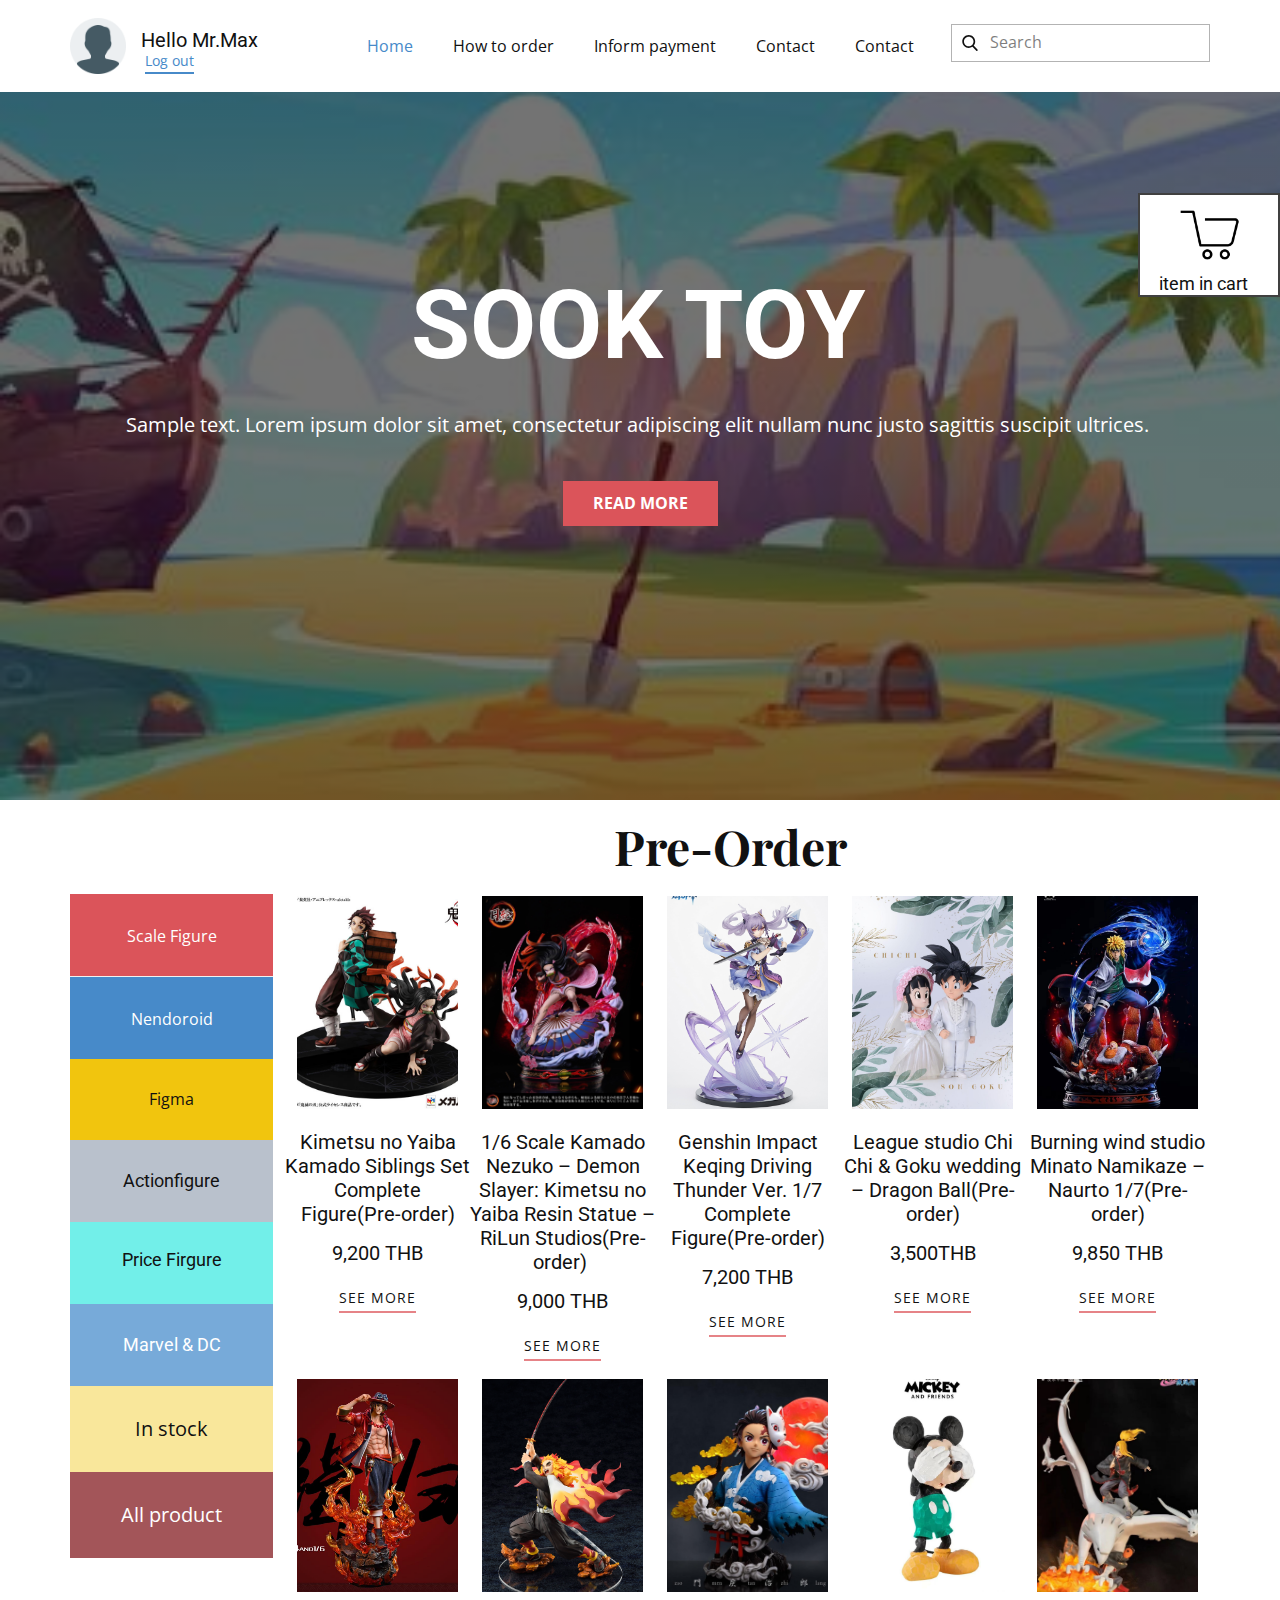
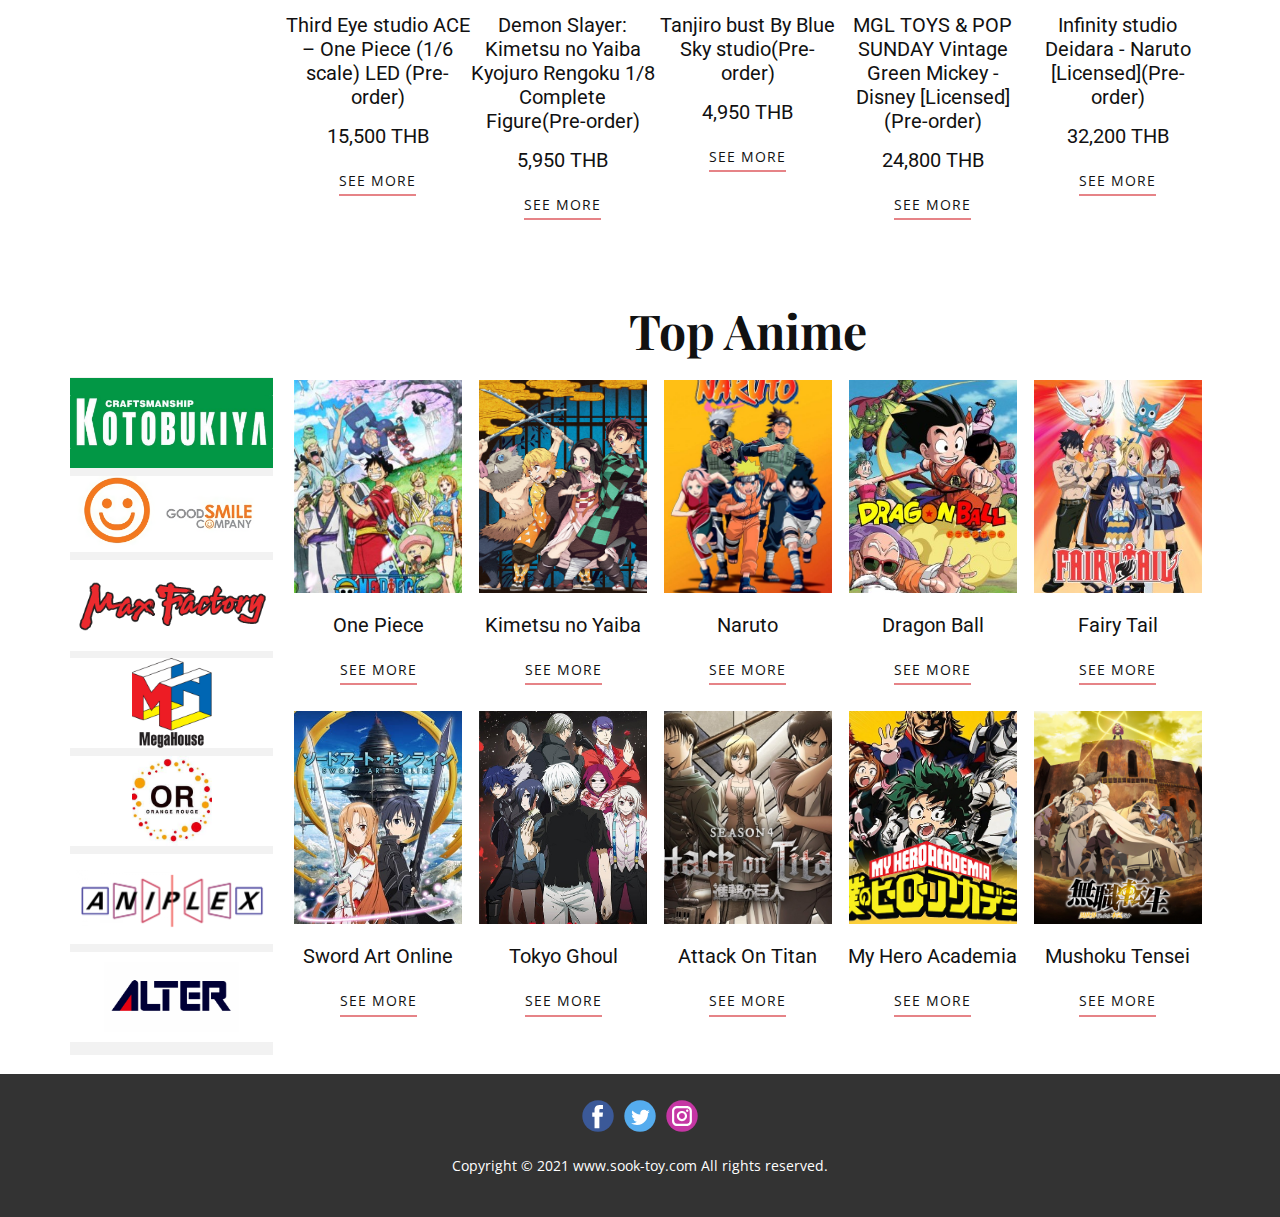
==== index.html @ 31efe611 "First commit" ====
<!DOCTYPE html>
<html style="font-size: 16px;">
  <head>
    <meta name="viewport" content="width=device-width, initial-scale=1.0">
    <meta charset="utf-8">
    <meta name="keywords" content="SOOK TOY, Kamado Nazuko">
    <meta name="description" content="">
    <meta name="page_type" content="np-template-header-footer-from-plugin">
    <title>Home</title>
    <link rel="stylesheet" href="nicepage.css" media="screen">
<link rel="stylesheet" href="Home.css" media="screen">
    <script class="u-script" type="text/javascript" src="jquery.js" defer=""></script>
    <script class="u-script" type="text/javascript" src="nicepage.js" defer=""></script>
    <meta name="generator" content="Nicepage 3.28.0, nicepage.com">
    <link id="u-theme-google-font" rel="stylesheet" href="https://fonts.googleapis.com/css?family=Roboto:100,100i,300,300i,400,400i,500,500i,700,700i,900,900i|Open+Sans:300,300i,400,400i,600,600i,700,700i,800,800i">
    <link id="u-page-google-font" rel="stylesheet" href="https://fonts.googleapis.com/css?family=Playfair+Display:400,400i,500,500i,600,600i,700,700i,800,800i,900,900i">
    
    
    
    
    <script type="application/ld+json">{
		"@context": "http://schema.org",
		"@type": "Organization",
		"name": "DES322",
		"logo": "images/user1.png",
		"sameAs": [
				"https://facebook.com/name",
				"https://twitter.com/name",
				"https://instagram.com/name"
		]
}</script>
    <meta name="theme-color" content="#478ac9">
    <meta name="twitter:site" content="@">
    <meta name="twitter:card" content="summary_large_image">
    <meta name="twitter:title" content="Home">
    <meta name="twitter:description" content="DES322">
    <meta property="og:title" content="Home">
    <meta property="og:description" content="">
    <meta property="og:type" content="website">
  </head>
  <body data-home-page="Home.html" data-home-page-title="Home" class="u-body u-overlap"><header class=" u-clearfix u-header u-section-row-container" id="sec-2fc6"><div class="u-section-rows" style="">
        <div class="u-align-left u-clearfix u-section-row u-white u-section-row-1" data-animation-name="" data-animation-duration="0" data-animation-delay="0" data-animation-direction="" id="sec-a9de">
          
          
          
          
          
          <style class="u-sticky-style" data-style-id="b555">.u-sticky-fixed.u-sticky-b555:before, .u-body.u-sticky-fixed .u-sticky-b555:before {
borders: top right bottom left !important
}</style>
          <div class="u-clearfix u-sheet u-valign-middle u-sheet-1">
            <nav class="u-menu u-menu-dropdown u-offcanvas u-menu-1">
              <div class="menu-collapse" style="font-size: 1rem; letter-spacing: 0px;">
                <a class="u-button-style u-custom-active-color u-custom-color u-custom-left-right-menu-spacing u-custom-padding-bottom u-custom-text-color u-custom-top-bottom-menu-spacing u-nav-link u-text-active-palette-1-base u-text-hover-palette-2-base" href="#">
                  <svg><use xmlns:xlink="http://www.w3.org/1999/xlink" xlink:href="#menu-hamburger"></use></svg>
                  <svg version="1.1" xmlns="http://www.w3.org/2000/svg" xmlns:xlink="http://www.w3.org/1999/xlink"><defs><symbol id="menu-hamburger" viewBox="0 0 16 16" style="width: 16px; height: 16px;"><rect y="1" width="16" height="2"></rect><rect y="7" width="16" height="2"></rect><rect y="13" width="16" height="2"></rect>
</symbol>
</defs></svg>
                </a>
              </div>
              <div class="u-custom-menu u-nav-container">
                <ul class="u-nav u-unstyled u-nav-1"><li class="u-nav-item"><a class="u-button-style u-nav-link u-text-active-palette-1-base u-text-body-color u-text-hover-palette-2-base" href="Home.html" style="padding: 10px 20px;">Home</a>
</li><li class="u-nav-item"><a class="u-button-style u-nav-link u-text-active-palette-1-base u-text-body-color u-text-hover-palette-2-base" style="padding: 10px 20px;">How to order</a>
</li><li class="u-nav-item"><a class="u-button-style u-nav-link u-text-active-palette-1-base u-text-body-color u-text-hover-palette-2-base" style="padding: 10px 20px;">Inform payment</a>
</li><li class="u-nav-item"><a class="u-button-style u-nav-link u-text-active-palette-1-base u-text-body-color u-text-hover-palette-2-base" href="Contact.html" style="padding: 10px 20px;">Contact</a>
</li><li class="u-nav-item"><a class="u-button-style u-nav-link u-text-active-palette-1-base u-text-body-color u-text-hover-palette-2-base" style="padding: 10px 20px;">Contact</a>
</li></ul>
              </div>
              <div class="u-custom-menu u-nav-container-collapse">
                <div class="u-black u-container-style u-inner-container-layout u-opacity u-opacity-95 u-sidenav">
                  <div class="u-inner-container-layout u-sidenav-overflow">
                    <div class="u-menu-close"></div>
                    <ul class="u-align-center u-nav u-popupmenu-items u-unstyled u-nav-2"><li class="u-nav-item"><a class="u-button-style u-nav-link" href="Home.html" style="padding: 10px 20px;">Home</a>
</li><li class="u-nav-item"><a class="u-button-style u-nav-link" style="padding: 10px 20px;">How to order</a>
</li><li class="u-nav-item"><a class="u-button-style u-nav-link" style="padding: 10px 20px;">Inform payment</a>
</li><li class="u-nav-item"><a class="u-button-style u-nav-link" href="Contact.html" style="padding: 10px 20px;">Contact</a>
</li><li class="u-nav-item"><a class="u-button-style u-nav-link" style="padding: 10px 20px;">Contact</a>
</li></ul>
                  </div>
                </div>
                <div class="u-black u-menu-overlay u-opacity u-opacity-70"></div>
              </div>
            </nav>
            <form action="#" method="get" class="u-border-1 u-border-grey-30 u-search u-search-left u-white u-search-1">
              <button class="u-search-button" type="submit">
                <span class="u-search-icon u-spacing-10">
                  <svg class="u-svg-link" preserveAspectRatio="xMidYMin slice" viewBox="0 0 56.966 56.966"><use xmlns:xlink="http://www.w3.org/1999/xlink" xlink:href="#svg-dff7"></use></svg>
                  <svg xmlns="http://www.w3.org/2000/svg" xmlns:xlink="http://www.w3.org/1999/xlink" version="1.1" id="svg-dff7" x="0px" y="0px" viewBox="0 0 56.966 56.966" style="enable-background:new 0 0 56.966 56.966;" xml:space="preserve" class="u-svg-content"><path d="M55.146,51.887L41.588,37.786c3.486-4.144,5.396-9.358,5.396-14.786c0-12.682-10.318-23-23-23s-23,10.318-23,23  s10.318,23,23,23c4.761,0,9.298-1.436,13.177-4.162l13.661,14.208c0.571,0.593,1.339,0.92,2.162,0.92  c0.779,0,1.518-0.297,2.079-0.837C56.255,54.982,56.293,53.08,55.146,51.887z M23.984,6c9.374,0,17,7.626,17,17s-7.626,17-17,17  s-17-7.626-17-17S14.61,6,23.984,6z"></path></svg>
                </span>
              </button>
              <input class="u-search-input" type="search" name="search" value="" placeholder="Search">
            </form>
            <a href="https://nicepage.com/html-website-builder" class="u-image u-logo u-image-1" data-image-width="512" data-image-height="512">
              <img src="images/user1.png" class="u-logo-image u-logo-image-1">
            </a>
            <h5 class="u-text u-text-default u-text-1">Hello Mr.Max</h5>
            <a href="https://nicepage.com/css-templates" class="u-active-none u-border-2 u-border-active-palette-2-dark-1 u-border-hover-palette-2-base u-border-palette-1-base u-btn u-button-style u-hover-none u-none u-text-hover-palette-2-base u-text-palette-1-base u-btn-1">Log out</a>
          </div>
        </div>
        <div class="u-section-row u-sticky u-sticky-2984 u-section-row-2" id="sec-efd5">
          
          
          
          
          
          <div class="u-border-2 u-border-grey-75 u-container-style u-group u-shape-rectangle u-white u-group-1" data-href="Cart.php" data-page-id="288608629">
            <div class="u-container-layout">
              <img class="u-align-center u-image u-image-default u-preserve-proportions u-image-2" src="images/shopping-cart.png" alt="" data-image-width="512" data-image-height="512">
              <h6 class="u-text u-text-2">&nbsp; &nbsp;item in cart</h6>
            </div>
          </div>
        </div>
      </div></header>
    <section class="u-align-center u-clearfix u-image u-shading u-section-1" src="" data-image-width="626" data-image-height="250" id="sec-6cb6">
      <h1 class="u-text u-text-default u-title u-text-1">SOOK TOY</h1>
      <p class="u-large-text u-text u-text-default u-text-variant u-text-2">Sample text. Lorem ipsum dolor sit amet, consectetur adipiscing elit nullam nunc justo sagittis suscipit ultrices.</p>
      <a href="#" class="u-btn u-button-style u-palette-2-base u-btn-1">Read More</a>
    </section>
    <section class="u-clearfix u-section-2" id="sec-69e3">
      <div class="u-clearfix u-sheet u-sheet-1">
        <h1 class="u-align-center u-custom-font u-font-playfair-display u-text u-text-1">Pre-Order</h1>
        <div class="u-layout-grid u-list u-list-1">
          <div class="u-repeater u-repeater-1">
            <div class="u-container-style u-list-item u-repeater-item u-shape-rectangle u-list-item-1">
              <div class="u-container-layout u-similar-container u-container-layout-1">
                <img alt="" class="u-align-center u-image u-image-default u-image-1" data-image-width="600" data-image-height="600" src="images/a1.jpg">
                <h5 class="u-align-center u-text u-text-2"> Kimetsu no Yaiba Kamado Siblings Set Complete Figure(Pre-order)</h5>
                <h5 class="u-align-center u-text u-text-default u-text-3">9,200 THB</h5>
                <a href="" class="u-active-none u-align-center u-border-2 u-border-hover-palette-2-base u-border-palette-2-light-1 u-btn u-button-style u-hover-none u-none u-text-body-color u-btn-1">see more</a>
              </div>
            </div>
            <div class="u-container-style u-list-item u-repeater-item u-shape-rectangle u-list-item-2">
              <div class="u-container-layout u-similar-container u-container-layout-2">
                <img alt="" class="u-align-center u-image u-image-default u-image-2" data-image-width="1363" data-image-height="1800" src="images/nezuko.jpg">
                <h5 class="u-align-center u-text u-text-4"> 1/6 Scale Kamado Nezuko – Demon Slayer: Kimetsu no Yaiba Resin Statue – RiLun Studios(Pre-order)&nbsp;</h5>
                <h5 class="u-align-center u-text u-text-default u-text-5">9,000 THB</h5>
                <a href="" class="u-active-none u-align-center u-border-2 u-border-hover-palette-2-base u-border-palette-2-light-1 u-btn u-button-style u-hover-none u-none u-text-body-color u-btn-2">see more</a>
              </div>
            </div>
            <div class="u-container-style u-list-item u-repeater-item u-shape-rectangle u-list-item-3">
              <div class="u-container-layout u-similar-container u-container-layout-3">
                <img alt="" class="u-align-center u-image u-image-default u-image-3" data-image-width="1334" data-image-height="2000" src="images/a3.jpg">
                <h5 class="u-align-center u-text u-text-6"> Genshin Impact Keqing Driving Thunder Ver. 1/7 Complete Figure(Pre-order)</h5>
                <h5 class="u-align-center u-text u-text-default u-text-7">7,200 THB</h5>
                <a href="" class="u-active-none u-align-center u-border-2 u-border-hover-palette-2-base u-border-palette-2-light-1 u-btn u-button-style u-hover-none u-none u-text-body-color u-btn-3">see more</a>
              </div>
            </div>
            <div class="u-container-style u-list-item u-repeater-item u-shape-rectangle u-list-item-4">
              <div class="u-container-layout u-similar-container u-container-layout-4">
                <img alt="" class="u-align-center u-image u-image-default u-image-4" data-image-width="1080" data-image-height="1425" src="images/a4.jpg">
                <h5 class="u-align-center u-text u-text-8"> League studio Chi Chi &amp; Goku wedding – Dragon Ball(Pre-order)</h5>
                <h5 class="u-align-center u-text u-text-default u-text-9">3,500THB</h5>
                <a href="" class="u-active-none u-align-center u-border-2 u-border-hover-palette-2-base u-border-palette-2-light-1 u-btn u-button-style u-hover-none u-none u-text-body-color u-btn-4">see more</a>
              </div>
            </div>
            <div class="u-container-style u-list-item u-repeater-item u-shape-rectangle u-list-item-5">
              <div class="u-container-layout u-similar-container u-container-layout-5">
                <img alt="" class="u-align-center u-image u-image-default u-image-5" data-image-width="1080" data-image-height="1622" src="images/a5.jpg">
                <h5 class="u-align-center u-text u-text-10"> Burning wind studio Minato Namikaze – Naurto 1/7(Pre-order)</h5>
                <h5 class="u-align-center u-text u-text-default u-text-11">9,850 THB</h5>
                <a href="" class="u-active-none u-align-center u-border-2 u-border-hover-palette-2-base u-border-palette-2-light-1 u-btn u-button-style u-hover-none u-none u-text-body-color u-btn-5">see more</a>
              </div>
            </div>
            <div class="u-container-style u-list-item u-repeater-item u-shape-rectangle u-list-item-6">
              <div class="u-container-layout u-similar-container u-container-layout-6">
                <img alt="" class="u-align-center u-image u-image-default u-image-6" data-image-width="1440" data-image-height="824" src="images/a6.jpg">
                <h5 class="u-align-center u-text u-text-12"> Third Eye studio ACE – One Piece (1/6 scale) LED&nbsp;(Pre-order)</h5>
                <h5 class="u-align-center u-text u-text-default u-text-13">15,500 THB</h5>
                <a href="" class="u-active-none u-align-center u-border-2 u-border-hover-palette-2-base u-border-palette-2-light-1 u-btn u-button-style u-hover-none u-none u-text-body-color u-btn-6">see more</a>
              </div>
            </div>
            <div class="u-container-style u-list-item u-repeater-item u-shape-rectangle u-list-item-7">
              <div class="u-container-layout u-similar-container u-container-layout-7">
                <img alt="" class="u-align-center u-image u-image-default u-image-7" data-image-width="1000" data-image-height="1500" src="images/1.jpg">
                <h5 class="u-align-center u-text u-text-14"> Demon Slayer: Kimetsu no Yaiba Kyojuro Rengoku 1/8 Complete Figure(Pre-order)</h5>
                <h5 class="u-align-center u-text u-text-default u-text-15">5,950 THB</h5>
                <a href="Product-detail.php" data-page-id="2065302494" class="u-active-none u-align-center u-border-2 u-border-hover-palette-2-base u-border-palette-2-light-1 u-btn u-button-style u-hover-none u-none u-text-body-color u-btn-7">see more</a>
              </div>
            </div>
            <div class="u-container-style u-list-item u-repeater-item u-shape-rectangle u-list-item-8">
              <div class="u-container-layout u-similar-container u-container-layout-8">
                <img alt="" class="u-align-center u-image u-image-default u-image-8" data-image-width="1440" data-image-height="958" src="images/a8.jpg">
                <h5 class="u-align-center u-text u-text-16"> Tanjiro bust By Blue Sky studio(Pre-order)</h5>
                <h5 class="u-align-center u-text u-text-default u-text-17">4,950 THB</h5>
                <a href="" class="u-active-none u-align-center u-border-2 u-border-hover-palette-2-base u-border-palette-2-light-1 u-btn u-button-style u-hover-none u-none u-text-body-color u-btn-8">see more</a>
              </div>
            </div>
            <div class="u-container-style u-list-item u-repeater-item u-shape-rectangle u-list-item-9">
              <div class="u-container-layout u-similar-container u-container-layout-9">
                <img alt="" class="u-align-center u-image u-image-default u-image-9" data-image-width="960" data-image-height="1440" src="images/a9.jpg">
                <h5 class="u-align-center u-text u-text-18"> MGL TOYS &amp; POP SUNDAY Vintage Green Mickey - Disney [Licensed](Pre-order)</h5>
                <h5 class="u-align-center u-text u-text-default u-text-19">24,800 THB</h5>
                <a href="" class="u-active-none u-align-center u-border-2 u-border-hover-palette-2-base u-border-palette-2-light-1 u-btn u-button-style u-hover-none u-none u-text-body-color u-btn-9">see more</a>
              </div>
            </div>
            <div class="u-container-style u-list-item u-repeater-item u-shape-rectangle u-list-item-10">
              <div class="u-container-layout u-similar-container u-container-layout-10">
                <img alt="" class="u-align-center u-image u-image-default u-image-10" data-image-width="684" data-image-height="1024" src="images/10.jpg">
                <h5 class="u-align-center u-text u-text-20"> Infinity studio Deidara - Naruto [Licensed](Pre-order)</h5>
                <h5 class="u-align-center u-text u-text-default u-text-21">32,200 THB</h5>
                <a href="" class="u-active-none u-align-center u-border-2 u-border-hover-palette-2-base u-border-palette-2-light-1 u-btn u-button-style u-hover-none u-none u-text-body-color u-btn-10">see more</a>
              </div>
            </div>
          </div>
        </div>
        <div class="u-container-style u-grey-5 u-group u-group-1">
          <div class="u-container-layout u-valign-top u-container-layout-11">
            <div class="u-container-style u-expanded-width u-group u-palette-2-base u-group-2">
              <div class="u-container-layout">
                <p class="u-align-center u-text u-text-22">Scale Figure</p>
              </div>
            </div>
            <div class="u-container-style u-expanded-width u-group u-palette-1-base u-group-3">
              <div class="u-container-layout u-valign-top">
                <p class="u-align-center u-text u-text-23">Nendoroid</p>
              </div>
            </div>
            <div class="u-container-style u-expanded-width u-group u-palette-3-base u-group-4">
              <div class="u-container-layout u-valign-middle">
                <p class="u-align-center u-text u-text-24">Figma</p>
              </div>
            </div>
            <div class="u-container-style u-expanded-width u-group u-palette-5-base u-group-5">
              <div class="u-container-layout u-valign-top">
                <h6 class="u-align-center u-text u-text-25">Actionfigure</h6>
              </div>
            </div>
            <div class="u-container-style u-expanded-width u-group u-palette-4-light-1 u-group-6">
              <div class="u-container-layout">
                <h6 class="u-align-center u-text u-text-26">Price Firgure</h6>
              </div>
            </div>
            <div class="u-container-style u-expanded-width u-group u-palette-1-light-1 u-group-7">
              <div class="u-container-layout u-valign-middle">
                <h6 class="u-align-center u-text u-text-27">Marvel &amp; DC</h6>
              </div>
            </div>
            <div class="u-container-style u-expanded-width u-group u-palette-3-light-2 u-group-8">
              <div class="u-container-layout">
                <p class="u-align-center u-large-text u-text u-text-variant u-text-28">In stock</p>
              </div>
            </div>
            <div class="u-container-style u-expanded-width u-group u-palette-2-dark-1 u-group-9">
              <div class="u-container-layout">
                <p class="u-align-center u-large-text u-text u-text-variant u-text-29">All product<br>
                </p>
              </div>
            </div>
          </div>
        </div>
      </div>
    </section>
    <section class="u-clearfix u-section-3" id="carousel_d0e1">
      <div class="u-clearfix u-sheet u-sheet-1">
        <h1 class="u-align-center u-custom-font u-font-playfair-display u-text u-text-1">Top Anime</h1>
        <div class="u-layout-grid u-list u-list-1">
          <div class="u-repeater u-repeater-1">
            <div class="u-container-style u-list-item u-repeater-item u-shape-rectangle u-list-item-1">
              <div class="u-container-layout u-similar-container u-container-layout-1">
                <img alt="" class="u-align-center u-image u-image-default u-image-1" data-image-width="234" data-image-height="336" src="images/t1.jpg">
                <h5 class="u-align-center u-text u-text-2">One Piece</h5>
                <a href="" class="u-active-none u-align-center u-border-2 u-border-hover-palette-2-base u-border-palette-2-light-1 u-btn u-button-style u-hover-none u-none u-text-body-color u-btn-1">see more</a>
              </div>
            </div>
            <div class="u-container-style u-list-item u-repeater-item u-shape-rectangle u-list-item-2">
              <div class="u-container-layout u-similar-container u-container-layout-2">
                <img alt="" class="u-align-center u-image u-image-default u-image-2" data-image-width="980" data-image-height="1010" src="images/t2.jpg">
                <h5 class="u-align-center u-text u-text-3"> Kimetsu no Yaiba</h5>
                <a href="" class="u-active-none u-align-center u-border-2 u-border-hover-palette-2-base u-border-palette-2-light-1 u-btn u-button-style u-hover-none u-none u-text-body-color u-btn-2">see more</a>
              </div>
            </div>
            <div class="u-container-style u-list-item u-repeater-item u-shape-rectangle u-list-item-3">
              <div class="u-container-layout u-similar-container u-container-layout-3">
                <img alt="" class="u-align-center u-image u-image-default u-image-3" data-image-width="680" data-image-height="1000" src="images/t3.jpg">
                <h5 class="u-align-center u-text u-text-4">Naruto</h5>
                <a href="" class="u-active-none u-align-center u-border-2 u-border-hover-palette-2-base u-border-palette-2-light-1 u-btn u-button-style u-hover-none u-none u-text-body-color u-btn-3">see more</a>
              </div>
            </div>
            <div class="u-container-style u-list-item u-repeater-item u-shape-rectangle u-list-item-4">
              <div class="u-container-layout u-similar-container u-container-layout-4">
                <img alt="" class="u-align-center u-image u-image-default u-image-4" data-image-width="234" data-image-height="336" src="images/t4.jpg">
                <h5 class="u-align-center u-text u-text-5">Dragon Ball</h5>
                <a href="" class="u-active-none u-align-center u-border-2 u-border-hover-palette-2-base u-border-palette-2-light-1 u-btn u-button-style u-hover-none u-none u-text-body-color u-btn-4">see more</a>
              </div>
            </div>
            <div class="u-container-style u-list-item u-repeater-item u-shape-rectangle u-list-item-5">
              <div class="u-container-layout u-similar-container u-container-layout-5">
                <img alt="" class="u-align-center u-image u-image-default u-image-5" data-image-width="234" data-image-height="336" src="images/t5.jpg">
                <h5 class="u-align-center u-text u-text-6">Fairy Tail</h5>
                <a href="" class="u-active-none u-align-center u-border-2 u-border-hover-palette-2-base u-border-palette-2-light-1 u-btn u-button-style u-hover-none u-none u-text-body-color u-btn-5">see more</a>
              </div>
            </div>
            <div class="u-container-style u-list-item u-repeater-item u-shape-rectangle u-list-item-6">
              <div class="u-container-layout u-similar-container u-container-layout-6">
                <img alt="" class="u-align-center u-image u-image-default u-image-6" data-image-width="321" data-image-height="450" src="images/t6.jpg">
                <h5 class="u-align-center u-text u-text-7">Sword Art Online</h5>
                <a href="" class="u-active-none u-align-center u-border-2 u-border-hover-palette-2-base u-border-palette-2-light-1 u-btn u-button-style u-hover-none u-none u-text-body-color u-btn-6">see more</a>
              </div>
            </div>
            <div class="u-container-style u-list-item u-repeater-item u-shape-rectangle u-list-item-7">
              <div class="u-container-layout u-similar-container u-container-layout-7">
                <img alt="" class="u-align-center u-image u-image-default u-image-7" data-image-width="533" data-image-height="799" src="images/t7.jpg">
                <h5 class="u-align-center u-text u-text-8">Tokyo Ghoul<br>
                </h5>
                <a href="" class="u-active-none u-align-center u-border-2 u-border-hover-palette-2-base u-border-palette-2-light-1 u-btn u-button-style u-hover-none u-none u-text-body-color u-btn-7">see more</a>
              </div>
            </div>
            <div class="u-container-style u-list-item u-repeater-item u-shape-rectangle u-list-item-8">
              <div class="u-container-layout u-similar-container u-container-layout-8">
                <img alt="" class="u-align-center u-image u-image-default u-image-8" data-image-width="750" data-image-height="562" src="images/t8.jpg">
                <h5 class="u-align-center u-text u-text-9">Attack On Titan</h5>
                <a href="" class="u-active-none u-align-center u-border-2 u-border-hover-palette-2-base u-border-palette-2-light-1 u-btn u-button-style u-hover-none u-none u-text-body-color u-btn-8">see more</a>
              </div>
            </div>
            <div class="u-container-style u-list-item u-repeater-item u-shape-rectangle u-list-item-9">
              <div class="u-container-layout u-similar-container u-container-layout-9">
                <img alt="" class="u-align-center u-image u-image-default u-image-9" data-image-width="848" data-image-height="477" src="images/t9.jpg">
                <h5 class="u-align-center u-text u-text-10">My Hero Academia</h5>
                <a href="" class="u-active-none u-align-center u-border-2 u-border-hover-palette-2-base u-border-palette-2-light-1 u-btn u-button-style u-hover-none u-none u-text-body-color u-btn-9">see more</a>
              </div>
            </div>
            <div class="u-container-style u-list-item u-repeater-item u-shape-rectangle u-list-item-10">
              <div class="u-container-layout u-similar-container u-container-layout-10">
                <img alt="" class="u-align-center u-image u-image-default u-image-10" data-image-width="424" data-image-height="600" src="images/t10.jpg">
                <h5 class="u-align-center u-text u-text-11"> Mushoku Tensei</h5>
                <a href="" class="u-active-none u-align-center u-border-2 u-border-hover-palette-2-base u-border-palette-2-light-1 u-btn u-button-style u-hover-none u-none u-text-body-color u-btn-10">see more</a>
              </div>
            </div>
          </div>
        </div>
        <div class="u-container-style u-grey-5 u-group u-group-1">
          <div class="u-container-layout u-container-layout-11">
            <div class="u-align-left u-container-style u-custom-color-1 u-expanded-width u-group u-shape-rectangle u-group-2">
              <div class="u-container-layout u-container-layout-12">
                <div class="u-align-left u-container-style u-expanded-width u-group u-image u-image-11" data-image-width="750" data-image-height="228">
                  <div class="u-container-layout u-container-layout-13"></div>
                </div>
              </div>
            </div>
            <img class="u-expanded-width u-image u-image-default u-image-12" src="images/Good-Smile-Company.png" alt="" data-image-width="736" data-image-height="285">
            <div class="u-align-left u-container-style u-expanded-width u-group u-shape-rectangle u-white u-group-4">
              <div class="u-container-layout u-valign-middle u-container-layout-14">
                <img class="u-expanded-width u-image u-image-default u-image-13" src="images/max-factory.png" alt="" data-image-width="280" data-image-height="108">
              </div>
            </div>
            <div class="u-container-style u-expanded-width u-group u-shape-rectangle u-white u-group-5">
              <div class="u-container-layout u-container-layout-15">
                <img class="u-align-center u-image u-image-default u-preserve-proportions u-image-14" src="images/Megahouse-logo.png" alt="" data-image-width="220" data-image-height="246">
              </div>
            </div>
            <div class="u-container-style u-expanded-width u-group u-shape-rectangle u-white u-group-6">
              <div class="u-container-layout u-container-layout-16">
                <img class="u-align-center u-image u-image-default u-preserve-proportions u-image-15" src="images/Orange-Rouge-logo.jpg" alt="" data-image-width="256" data-image-height="256">
              </div>
            </div>
            <div class="u-container-style u-expanded-width u-group u-shape-rectangle u-white u-group-7">
              <div class="u-container-layout u-valign-middle u-container-layout-17">
                <img class="u-image u-image-default u-image-16" src="images/Aniplex-768x233.png" alt="" data-image-width="768" data-image-height="233">
              </div>
            </div>
            <div class="u-align-left u-container-style u-expanded-width u-group u-shape-rectangle u-white u-group-8">
              <div class="u-container-layout u-container-layout-18">
                <img class="u-align-center u-image u-image-default u-image-17" src="images/Alter-logo.png" alt="" data-image-width="765" data-image-height="402">
              </div>
            </div>
          </div>
        </div>
      </div>
      
      
      
      
      
      
      
      
      
      
      
      
      
      
      
      
      
    </section>
    
    
    <footer class="u-align-center u-clearfix u-footer u-grey-80 u-footer" id="sec-4aa4"><div class="u-clearfix u-sheet u-sheet-1">
        <div class="u-social-icons u-spacing-10 u-social-icons-1">
          <a class="u-social-url" title="facebook" target="_blank" href="https://facebook.com/name"><span class="u-icon u-social-facebook u-social-icon u-icon-1"><svg class="u-svg-link" preserveAspectRatio="xMidYMin slice" viewBox="0 0 112 112" style=""><use xmlns:xlink="http://www.w3.org/1999/xlink" xlink:href="#svg-ac34"></use></svg><svg class="u-svg-content" viewBox="0 0 112 112" x="0" y="0" id="svg-ac34"><circle fill="currentColor" cx="56.1" cy="56.1" r="55"></circle><path fill="#FFFFFF" d="M73.5,31.6h-9.1c-1.4,0-3.6,0.8-3.6,3.9v8.5h12.6L72,58.3H60.8v40.8H43.9V58.3h-8V43.9h8v-9.2
c0-6.7,3.1-17,17-17h12.5v13.9H73.5z"></path></svg></span>
          </a>
          <a class="u-social-url" title="twitter" target="_blank" href="https://twitter.com/name"><span class="u-icon u-social-icon u-social-twitter u-icon-2"><svg class="u-svg-link" preserveAspectRatio="xMidYMin slice" viewBox="0 0 112 112" style=""><use xmlns:xlink="http://www.w3.org/1999/xlink" xlink:href="#svg-f9d4"></use></svg><svg class="u-svg-content" viewBox="0 0 112 112" x="0" y="0" id="svg-f9d4"><circle fill="currentColor" class="st0" cx="56.1" cy="56.1" r="55"></circle><path fill="#FFFFFF" d="M83.8,47.3c0,0.6,0,1.2,0,1.7c0,17.7-13.5,38.2-38.2,38.2C38,87.2,31,85,25,81.2c1,0.1,2.1,0.2,3.2,0.2
c6.3,0,12.1-2.1,16.7-5.7c-5.9-0.1-10.8-4-12.5-9.3c0.8,0.2,1.7,0.2,2.5,0.2c1.2,0,2.4-0.2,3.5-0.5c-6.1-1.2-10.8-6.7-10.8-13.1
c0-0.1,0-0.1,0-0.2c1.8,1,3.9,1.6,6.1,1.7c-3.6-2.4-6-6.5-6-11.2c0-2.5,0.7-4.8,1.8-6.7c6.6,8.1,16.5,13.5,27.6,14
c-0.2-1-0.3-2-0.3-3.1c0-7.4,6-13.4,13.4-13.4c3.9,0,7.3,1.6,9.8,4.2c3.1-0.6,5.9-1.7,8.5-3.3c-1,3.1-3.1,5.8-5.9,7.4
c2.7-0.3,5.3-1,7.7-2.1C88.7,43,86.4,45.4,83.8,47.3z"></path></svg></span>
          </a>
          <a class="u-social-url" title="instagram" target="_blank" href="https://instagram.com/name"><span class="u-icon u-social-icon u-social-instagram u-icon-3"><svg class="u-svg-link" preserveAspectRatio="xMidYMin slice" viewBox="0 0 112 112" style=""><use xmlns:xlink="http://www.w3.org/1999/xlink" xlink:href="#svg-a0a3"></use></svg><svg class="u-svg-content" viewBox="0 0 112 112" x="0" y="0" id="svg-a0a3"><circle fill="currentColor" cx="56.1" cy="56.1" r="55"></circle><path fill="#FFFFFF" d="M55.9,38.2c-9.9,0-17.9,8-17.9,17.9C38,66,46,74,55.9,74c9.9,0,17.9-8,17.9-17.9C73.8,46.2,65.8,38.2,55.9,38.2
z M55.9,66.4c-5.7,0-10.3-4.6-10.3-10.3c-0.1-5.7,4.6-10.3,10.3-10.3c5.7,0,10.3,4.6,10.3,10.3C66.2,61.8,61.6,66.4,55.9,66.4z"></path><path fill="#FFFFFF" d="M74.3,33.5c-2.3,0-4.2,1.9-4.2,4.2s1.9,4.2,4.2,4.2s4.2-1.9,4.2-4.2S76.6,33.5,74.3,33.5z"></path><path fill="#FFFFFF" d="M73.1,21.3H38.6c-9.7,0-17.5,7.9-17.5,17.5v34.5c0,9.7,7.9,17.6,17.5,17.6h34.5c9.7,0,17.5-7.9,17.5-17.5V38.8
C90.6,29.1,82.7,21.3,73.1,21.3z M83,73.3c0,5.5-4.5,9.9-9.9,9.9H38.6c-5.5,0-9.9-4.5-9.9-9.9V38.8c0-5.5,4.5-9.9,9.9-9.9h34.5
c5.5,0,9.9,4.5,9.9,9.9V73.3z"></path></svg></span>
          </a>
        </div>
        <p class="u-align-center u-small-text u-text u-text-variant u-text-1"> Copyright © 2021&nbsp;<a href="https://www.ame-shop.com/" class="u-active-none u-border-none u-btn u-button-link u-button-style u-hover-none u-none u-text-white u-btn-1">www.sook-toy.com</a>&nbsp;All rights reserved.<br>
          <br>
        </p>
      </div></footer>
    <!-- <section class="u-backlink u-clearfix u-grey-80">
      <a class="u-link" href="https://nicepage.com/website-templates" target="_blank">
        <span>Website Templates</span>
      </a>
      <p class="u-text">
        <span>created with</span>
      </p>
      <a class="u-link" href="" target="_blank">
        <span>Website Builder Software</span>
      </a>. 
    </section> -->
  </body>
</html>
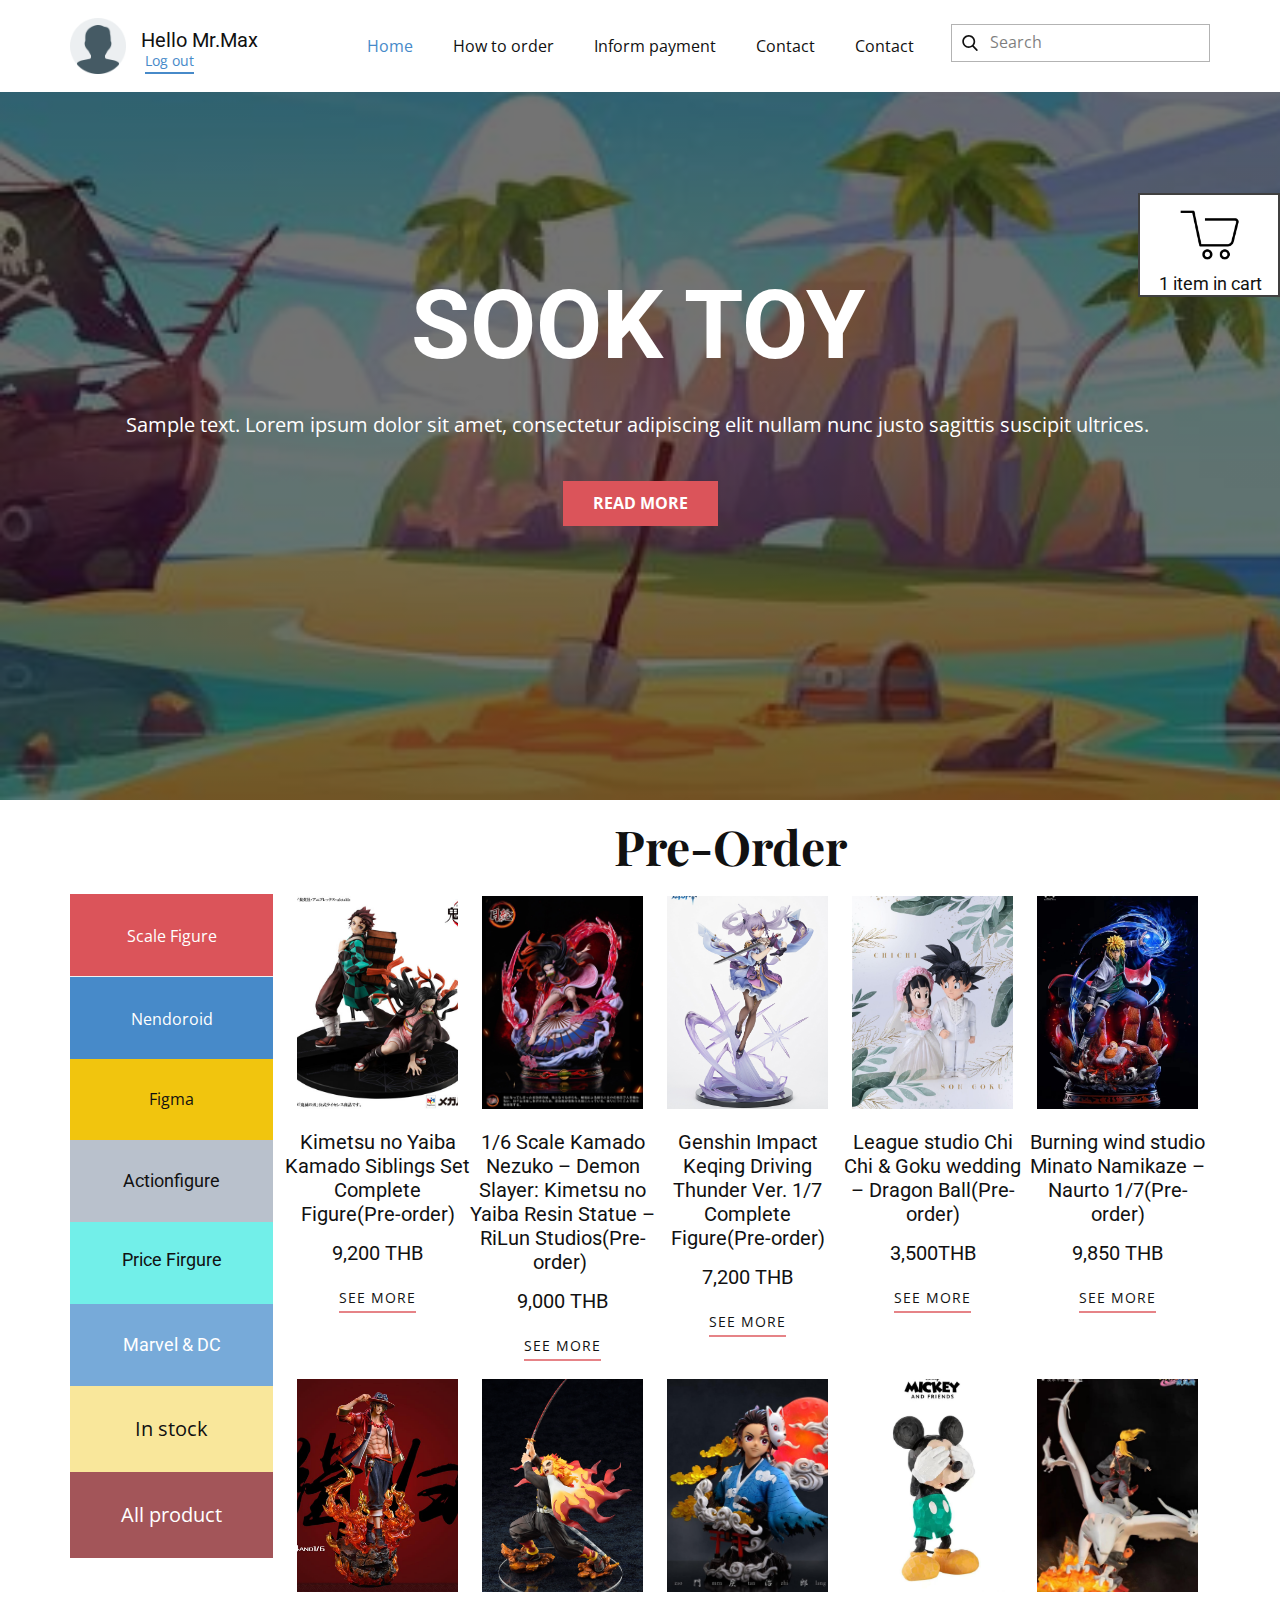
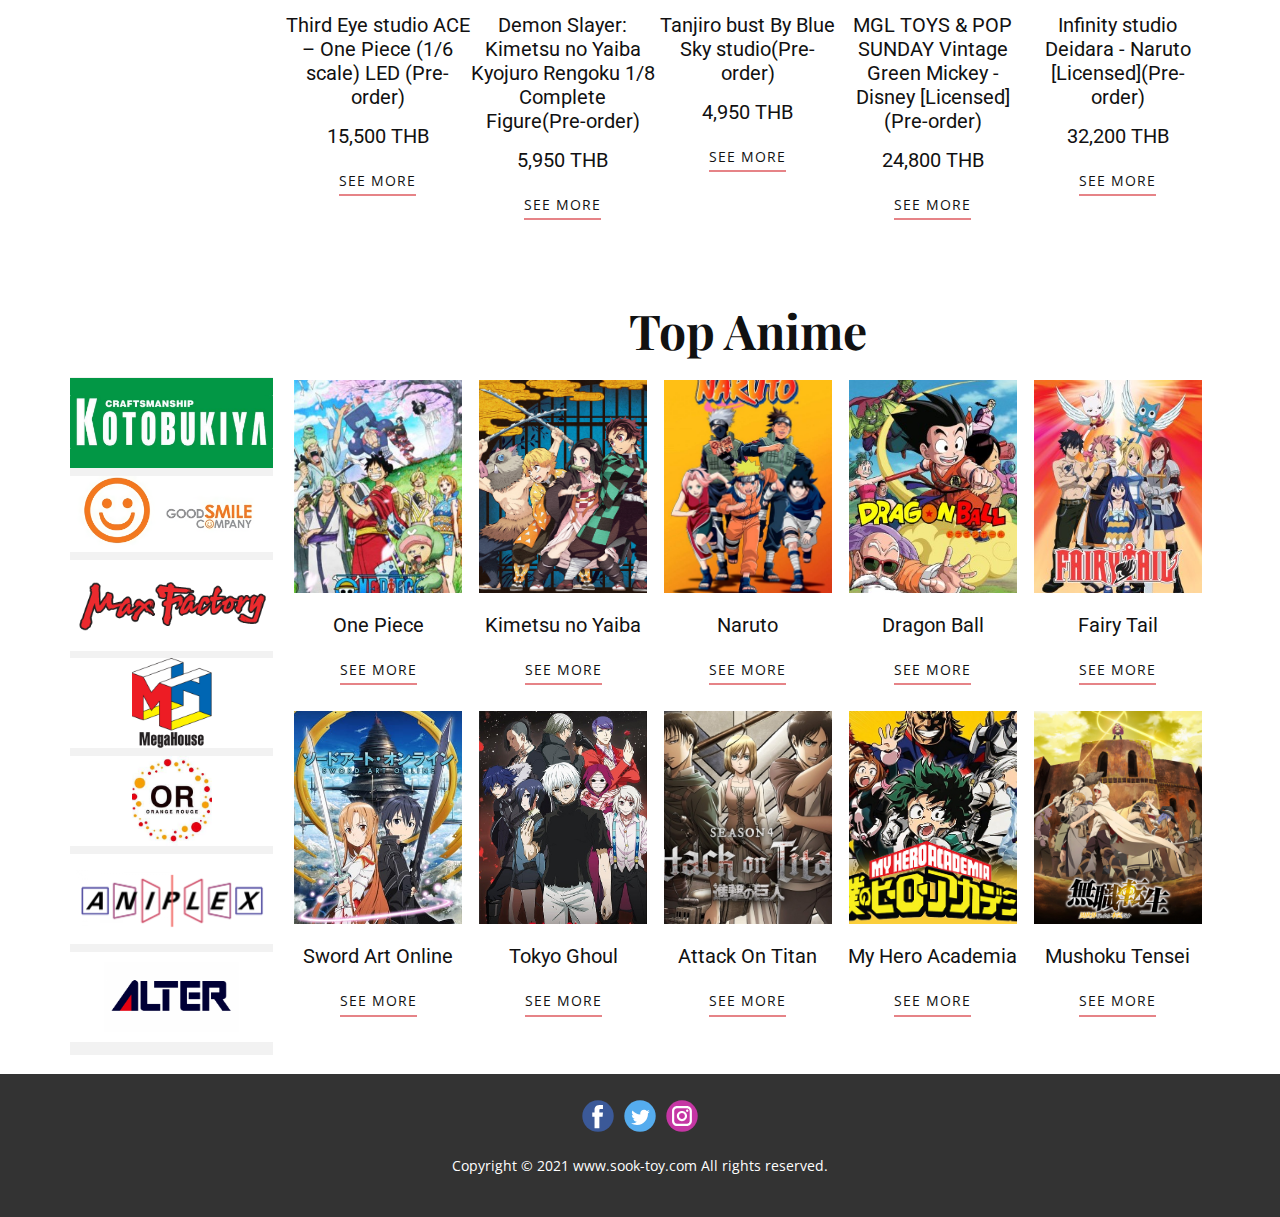
==== commit af44032b: "Add files via upload" ====
--- a/index.html
+++ b/index.html
@@ -103,10 +103,10 @@
           
           
           
-          <div class="u-border-2 u-border-grey-75 u-container-style u-group u-shape-rectangle u-white u-group-1" data-href="Cart.php" data-page-id="288608629">
+          <div class="u-border-2 u-border-grey-75 u-container-style u-group u-shape-rectangle u-white u-group-1" data-href="Cart.html" data-page-id="288608629">
             <div class="u-container-layout">
               <img class="u-align-center u-image u-image-default u-preserve-proportions u-image-2" src="images/shopping-cart.png" alt="" data-image-width="512" data-image-height="512">
-              <h6 class="u-text u-text-2">&nbsp; &nbsp;item in cart</h6>
+              <h6 class="u-text u-text-2">&nbsp; &nbsp;1 item in cart</h6>
             </div>
           </div>
         </div>
@@ -174,7 +174,7 @@
                 <img alt="" class="u-align-center u-image u-image-default u-image-7" data-image-width="1000" data-image-height="1500" src="images/1.jpg">
                 <h5 class="u-align-center u-text u-text-14"> Demon Slayer: Kimetsu no Yaiba Kyojuro Rengoku 1/8 Complete Figure(Pre-order)</h5>
                 <h5 class="u-align-center u-text u-text-default u-text-15">5,950 THB</h5>
-                <a href="Product-detail.php" data-page-id="2065302494" class="u-active-none u-align-center u-border-2 u-border-hover-palette-2-base u-border-palette-2-light-1 u-btn u-button-style u-hover-none u-none u-text-body-color u-btn-7">see more</a>
+                <a href="Product-detail.html" data-page-id="2065302494" class="u-active-none u-align-center u-border-2 u-border-hover-palette-2-base u-border-palette-2-light-1 u-btn u-button-style u-hover-none u-none u-text-body-color u-btn-7">see more</a>
               </div>
             </div>
             <div class="u-container-style u-list-item u-repeater-item u-shape-rectangle u-list-item-8">
--- a/nicepage.css
+++ b/nicepage.css
@@ -1,365 +1,365 @@
-/*begin-commonstyles library*//*!
- * froala_editor v3.2.3 (https://www.froala.com/wysiwyg-editor)
- * License https://froala.com/wysiwyg-editor/terms/
- * Copyright 2014-2020 Froala Labs
- */
-
-.fr-clearfix::after {
-  clear: both;
-  display: block;
-  content: "";
-  height: 0; }
-
-.fr-hide-by-clipping {
-  position: absolute;
-  width: 1px;
-  height: 1px;
-  padding: 0;
-  margin: -1px;
-  overflow: hidden;
-  clip: rect(0, 0, 0, 0);
-  border: 0; }
-
-.fr-view img.fr-rounded, .fr-view .fr-img-caption.fr-rounded img {
-  border-radius: 10px;
-  -moz-border-radius: 10px;
-  -webkit-border-radius: 10px;
-  -moz-background-clip: padding;
-  -webkit-background-clip: padding-box;
-  background-clip: padding-box; }
-
-.fr-view img.fr-shadow, .fr-view .fr-img-caption.fr-shadow img {
-  -webkit-box-shadow: 10px 10px 5px 0px #cccccc;
-  -moz-box-shadow: 10px 10px 5px 0px #cccccc;
-  box-shadow: 10px 10px 5px 0px #cccccc; }
-
-.fr-view img.fr-bordered, .fr-view .fr-img-caption.fr-bordered img {
-  border: solid 5px #CCC; }
-
-.fr-view img.fr-bordered {
-  -webkit-box-sizing: content-box;
-  -moz-box-sizing: content-box;
-  box-sizing: content-box; }
-
-.fr-view .fr-img-caption.fr-bordered img {
-  -webkit-box-sizing: border-box;
-  -moz-box-sizing: border-box;
-  box-sizing: border-box; }
-
-.fr-view {
-  word-wrap: break-word; }
-  .fr-view span[style~="color:"] a {
-    color: inherit; }
-  .fr-view strong {
-    font-weight: 700; }
-  .fr-view table {
-    border: none;
-    border-collapse: collapse;
-    empty-cells: show;
-    max-width: 100%; }
-    .fr-view table td {
-      min-width: 5px; }
-    .fr-view table.fr-dashed-borders td, .fr-view table.fr-dashed-borders th {
-      border-style: dashed; }
-    .fr-view table.fr-alternate-rows tbody tr:nth-child(2n) {
-      background: whitesmoke; }
-    .fr-view table td, .fr-view table th {
-      border: 1px solid #DDD; }
-      .fr-view table td:empty, .fr-view table th:empty {
-        height: 20px; }
-      .fr-view table td.fr-highlighted, .fr-view table th.fr-highlighted {
-        border: 1px double red; }
-      .fr-view table td.fr-thick, .fr-view table th.fr-thick {
-        border-width: 2px; }
-    .fr-view table th {
-      background: #ececec; }
-  .fr-view hr {
-    clear: both;
-    user-select: none;
-    -o-user-select: none;
-    -moz-user-select: none;
-    -khtml-user-select: none;
-    -webkit-user-select: none;
-    -ms-user-select: none;
-    break-after: always;
-    page-break-after: always; }
-  .fr-view .fr-file {
-    position: relative; }
-    .fr-view .fr-file::after {
-      position: relative;
-      content: "\1F4CE";
-      font-weight: normal; }
-  .fr-view pre {
-    white-space: pre-wrap;
-    word-wrap: break-word;
-    overflow: visible; }
-/*.fr-view[dir="rtl"] blockquote {
-  border-left: none;
-  border-right: solid 2px #5E35B1;
-  margin-right: 0;
-  padding-right: 5px;
-  padding-left: 0; }
-  .fr-view[dir="rtl"] blockquote blockquote {
-    border-color: #00BCD4; }
-    .fr-view[dir="rtl"] blockquote blockquote blockquote {
-      border-color: #43A047; }
-.fr-view blockquote {
-  border-left: solid 2px #5E35B1;
-  margin-left: 0;
-  padding-left: 5px;
-  color: #5E35B1; }
-  .fr-view blockquote blockquote {
-    border-color: #00BCD4;
-    color: #00BCD4; }
-    .fr-view blockquote blockquote blockquote {
-      border-color: #43A047;
-      color: #43A047; }*/
-  .fr-view span.fr-emoticon {
-    font-weight: normal;
-    font-family: "Apple Color Emoji","Segoe UI Emoji","NotoColorEmoji","Segoe UI Symbol","Android Emoji","EmojiSymbols";
-    display: inline;
-    line-height: 0; }
-    .fr-view span.fr-emoticon.fr-emoticon-img {
-      background-repeat: no-repeat !important;
-      font-size: inherit;
-      height: 1em;
-      width: 1em;
-      min-height: 20px;
-      min-width: 20px;
-      display: inline-block;
-      margin: -.1em .1em .1em;
-      line-height: 1;
-      vertical-align: middle; }
-  .fr-view .fr-text-gray {
-    color: #AAA !important; }
-  .fr-view .fr-text-bordered {
-    border-top: solid 1px #222;
-    border-bottom: solid 1px #222;
-    padding: 10px 0; }
-  .fr-view .fr-text-spaced {
-    letter-spacing: 1px; }
-  .fr-view .fr-text-uppercase {
-    text-transform: uppercase; }
-  .fr-view .fr-class-highlighted {
-    background-color: #ffff00; }
-  .fr-view .fr-class-code {
-    border-color: #cccccc;
-    border-radius: 2px;
-    -moz-border-radius: 2px;
-    -webkit-border-radius: 2px;
-    -moz-background-clip: padding;
-    -webkit-background-clip: padding-box;
-    background-clip: padding-box;
-    background: #f5f5f5;
-    padding: 10px;
-    font-family: "Courier New", Courier, monospace; }
-  .fr-view .fr-class-transparency {
-    opacity: 0.5; }
-  .fr-view img {
-    position: relative;
-    max-width: 100%; }
-    .fr-view img.fr-dib {
-      margin: 10px auto;
-      display: block;
-      float: none;
-      vertical-align: top; }
-      .fr-view img.fr-dib.fr-fil {
-        margin-left: 0;
-        text-align: left; }
-      .fr-view img.fr-dib.fr-fir {
-        margin-right: 0;
-        text-align: right; }
-    .fr-view img.fr-dii {
-      display: inline-block;
-      float: none;
-      vertical-align: bottom;
-      margin-left: 5px;
-      margin-right: 5px;
-      max-width: calc(100% - (2 * 5px)); }
-      .fr-view img.fr-dii.fr-fil {
-        float: left;
-        margin: 10px 15px 10px 0;
-        max-width: calc(100% - 5px); }
-      .fr-view img.fr-dii.fr-fir {
-        float: right;
-        margin: 10px 0 10px 15px;
-        max-width: calc(100% - 5px); }
-  .fr-view span.fr-img-caption {
-    position: relative;
-    max-width: 100%; }
-    .fr-view span.fr-img-caption.fr-dib {
-      margin: 5px auto;
-      display: block;
-      float: none;
-      vertical-align: top; }
-      .fr-view span.fr-img-caption.fr-dib.fr-fil {
-        margin-left: 0;
-        text-align: left; }
-      .fr-view span.fr-img-caption.fr-dib.fr-fir {
-        margin-right: 0;
-        text-align: right; }
-    .fr-view span.fr-img-caption.fr-dii {
-      display: inline-block;
-      float: none;
-      vertical-align: bottom;
-      margin-left: 5px;
-      margin-right: 5px;
-      max-width: calc(100% - (2 * 5px)); }
-      .fr-view span.fr-img-caption.fr-dii.fr-fil {
-        float: left;
-        margin: 5px 5px 5px 0;
-        max-width: calc(100% - 5px); }
-      .fr-view span.fr-img-caption.fr-dii.fr-fir {
-        float: right;
-        margin: 5px 0 5px 5px;
-        max-width: calc(100% - 5px); }
-  .fr-view .fr-video {
-    text-align: center;
-    position: relative; }
-    .fr-view .fr-video.fr-rv {
-      padding-bottom: 56.25%;
-      padding-top: 30px;
-      height: 0;
-      overflow: hidden; }
-      .fr-view .fr-video.fr-rv > iframe, .fr-view .fr-video.fr-rv object, .fr-view .fr-video.fr-rv embed {
-        position: absolute !important;
-        top: 0;
-        left: 0;
-        width: 100%;
-        height: 100%; }
-    .fr-view .fr-video > * {
-      -webkit-box-sizing: content-box;
-      -moz-box-sizing: content-box;
-      box-sizing: content-box;
-      max-width: 100%;
-      border: none; }
-    .fr-view .fr-video.fr-dvb {
-      display: block;
-      clear: both; }
-      .fr-view .fr-video.fr-dvb.fr-fvl {
-        text-align: left; }
-      .fr-view .fr-video.fr-dvb.fr-fvr {
-        text-align: right; }
-    .fr-view .fr-video.fr-dvi {
-      display: inline-block; }
-      .fr-view .fr-video.fr-dvi.fr-fvl {
-        float: left; }
-      .fr-view .fr-video.fr-dvi.fr-fvr {
-        float: right; }
-  .fr-view a.fr-strong {
-    font-weight: 700; }
-  .fr-view a.fr-green {
-    color: green; }
-  .fr-view .fr-img-caption {
-    text-align: center; }
-    .fr-view .fr-img-caption .fr-img-wrap {
-      padding: 0;
-      margin: auto;
-      text-align: center;
-      width: 100%; }
-      .fr-view .fr-img-caption .fr-img-wrap a {
-        display: block; }
-      .fr-view .fr-img-caption .fr-img-wrap img {
-        display: block;
-        margin: auto;
-        width: 100%; }
-      .fr-view .fr-img-caption .fr-img-wrap > span {
-        margin: auto;
-        display: block;
-        padding: 5px 5px 10px;
-        font-size: 14px;
-        font-weight: initial;
-        -webkit-box-sizing: border-box;
-        -moz-box-sizing: border-box;
-        box-sizing: border-box;
-        -webkit-opacity: 0.9;
-        -moz-opacity: 0.9;
-        opacity: 0.9;
-        -ms-filter: "progid:DXImageTransform.Microsoft.Alpha(Opacity=0)";
-        width: 100%;
-        text-align: center; }
-  .fr-view button.fr-rounded, .fr-view input.fr-rounded, .fr-view textarea.fr-rounded {
-    border-radius: 10px;
-    -moz-border-radius: 10px;
-    -webkit-border-radius: 10px;
-    -moz-background-clip: padding;
-    -webkit-background-clip: padding-box;
-    background-clip: padding-box; }
-  .fr-view button.fr-large, .fr-view input.fr-large, .fr-view textarea.fr-large {
-    font-size: 24px; }
-  .fr-view ul, .fr-view ol {
-    list-style-position: inside; }
-
-/**
- * Image style.
- */
-a.fr-view.fr-strong {
-  font-weight: 700; }
-a.fr-view.fr-green {
-  color: green; }
-
-/**
- * Link style.
- */
-img.fr-view {
-  position: relative;
-  max-width: 100%; }
-  img.fr-view.fr-dib {
-    margin: 5px auto;
-    display: block;
-    float: none;
-    vertical-align: top; }
-    img.fr-view.fr-dib.fr-fil {
-      margin-left: 0;
-      text-align: left; }
-    img.fr-view.fr-dib.fr-fir {
-      margin-right: 0;
-      text-align: right; }
-  img.fr-view.fr-dii {
-    display: inline-block;
-    float: none;
-    vertical-align: bottom;
-    margin-left: 5px;
-    margin-right: 5px;
-    max-width: calc(100% - (2 * 5px)); }
-    img.fr-view.fr-dii.fr-fil {
-      float: left;
-      margin: 5px 5px 5px 0;
-      max-width: calc(100% - 5px); }
-    img.fr-view.fr-dii.fr-fir {
-      float: right;
-      margin: 5px 0 5px 5px;
-      max-width: calc(100% - 5px); }
-
-span.fr-img-caption.fr-view {
-  position: relative;
-  max-width: 100%; }
-  span.fr-img-caption.fr-view.fr-dib {
-    margin: 5px auto;
-    display: block;
-    float: none;
-    vertical-align: top; }
-    span.fr-img-caption.fr-view.fr-dib.fr-fil {
-      margin-left: 0;
-      text-align: left; }
-    span.fr-img-caption.fr-view.fr-dib.fr-fir {
-      margin-right: 0;
-      text-align: right; }
-  span.fr-img-caption.fr-view.fr-dii {
-    display: inline-block;
-    float: none;
-    vertical-align: bottom;
-    margin-left: 5px;
-    margin-right: 5px;
-    max-width: calc(100% - (2 * 5px)); }
-    span.fr-img-caption.fr-view.fr-dii.fr-fil {
-      float: left;
-      margin: 5px 5px 5px 0;
-      max-width: calc(100% - 5px); }
-    span.fr-img-caption.fr-view.fr-dii.fr-fir {
-      float: right;
-      margin: 5px 0 5px 5px;
-      max-width: calc(100% - 5px); }
+/*begin-commonstyles library*//*!
+ * froala_editor v3.2.3 (https://www.froala.com/wysiwyg-editor)
+ * License https://froala.com/wysiwyg-editor/terms/
+ * Copyright 2014-2020 Froala Labs
+ */
+
+.fr-clearfix::after {
+  clear: both;
+  display: block;
+  content: "";
+  height: 0; }
+
+.fr-hide-by-clipping {
+  position: absolute;
+  width: 1px;
+  height: 1px;
+  padding: 0;
+  margin: -1px;
+  overflow: hidden;
+  clip: rect(0, 0, 0, 0);
+  border: 0; }
+
+.fr-view img.fr-rounded, .fr-view .fr-img-caption.fr-rounded img {
+  border-radius: 10px;
+  -moz-border-radius: 10px;
+  -webkit-border-radius: 10px;
+  -moz-background-clip: padding;
+  -webkit-background-clip: padding-box;
+  background-clip: padding-box; }
+
+.fr-view img.fr-shadow, .fr-view .fr-img-caption.fr-shadow img {
+  -webkit-box-shadow: 10px 10px 5px 0px #cccccc;
+  -moz-box-shadow: 10px 10px 5px 0px #cccccc;
+  box-shadow: 10px 10px 5px 0px #cccccc; }
+
+.fr-view img.fr-bordered, .fr-view .fr-img-caption.fr-bordered img {
+  border: solid 5px #CCC; }
+
+.fr-view img.fr-bordered {
+  -webkit-box-sizing: content-box;
+  -moz-box-sizing: content-box;
+  box-sizing: content-box; }
+
+.fr-view .fr-img-caption.fr-bordered img {
+  -webkit-box-sizing: border-box;
+  -moz-box-sizing: border-box;
+  box-sizing: border-box; }
+
+.fr-view {
+  word-wrap: break-word; }
+  .fr-view span[style~="color:"] a {
+    color: inherit; }
+  .fr-view strong {
+    font-weight: 700; }
+  .fr-view table {
+    border: none;
+    border-collapse: collapse;
+    empty-cells: show;
+    max-width: 100%; }
+    .fr-view table td {
+      min-width: 5px; }
+    .fr-view table.fr-dashed-borders td, .fr-view table.fr-dashed-borders th {
+      border-style: dashed; }
+    .fr-view table.fr-alternate-rows tbody tr:nth-child(2n) {
+      background: whitesmoke; }
+    .fr-view table td, .fr-view table th {
+      border: 1px solid #DDD; }
+      .fr-view table td:empty, .fr-view table th:empty {
+        height: 20px; }
+      .fr-view table td.fr-highlighted, .fr-view table th.fr-highlighted {
+        border: 1px double red; }
+      .fr-view table td.fr-thick, .fr-view table th.fr-thick {
+        border-width: 2px; }
+    .fr-view table th {
+      background: #ececec; }
+  .fr-view hr {
+    clear: both;
+    user-select: none;
+    -o-user-select: none;
+    -moz-user-select: none;
+    -khtml-user-select: none;
+    -webkit-user-select: none;
+    -ms-user-select: none;
+    break-after: always;
+    page-break-after: always; }
+  .fr-view .fr-file {
+    position: relative; }
+    .fr-view .fr-file::after {
+      position: relative;
+      content: "\1F4CE";
+      font-weight: normal; }
+  .fr-view pre {
+    white-space: pre-wrap;
+    word-wrap: break-word;
+    overflow: visible; }
+/*.fr-view[dir="rtl"] blockquote {
+  border-left: none;
+  border-right: solid 2px #5E35B1;
+  margin-right: 0;
+  padding-right: 5px;
+  padding-left: 0; }
+  .fr-view[dir="rtl"] blockquote blockquote {
+    border-color: #00BCD4; }
+    .fr-view[dir="rtl"] blockquote blockquote blockquote {
+      border-color: #43A047; }
+.fr-view blockquote {
+  border-left: solid 2px #5E35B1;
+  margin-left: 0;
+  padding-left: 5px;
+  color: #5E35B1; }
+  .fr-view blockquote blockquote {
+    border-color: #00BCD4;
+    color: #00BCD4; }
+    .fr-view blockquote blockquote blockquote {
+      border-color: #43A047;
+      color: #43A047; }*/
+  .fr-view span.fr-emoticon {
+    font-weight: normal;
+    font-family: "Apple Color Emoji","Segoe UI Emoji","NotoColorEmoji","Segoe UI Symbol","Android Emoji","EmojiSymbols";
+    display: inline;
+    line-height: 0; }
+    .fr-view span.fr-emoticon.fr-emoticon-img {
+      background-repeat: no-repeat !important;
+      font-size: inherit;
+      height: 1em;
+      width: 1em;
+      min-height: 20px;
+      min-width: 20px;
+      display: inline-block;
+      margin: -.1em .1em .1em;
+      line-height: 1;
+      vertical-align: middle; }
+  .fr-view .fr-text-gray {
+    color: #AAA !important; }
+  .fr-view .fr-text-bordered {
+    border-top: solid 1px #222;
+    border-bottom: solid 1px #222;
+    padding: 10px 0; }
+  .fr-view .fr-text-spaced {
+    letter-spacing: 1px; }
+  .fr-view .fr-text-uppercase {
+    text-transform: uppercase; }
+  .fr-view .fr-class-highlighted {
+    background-color: #ffff00; }
+  .fr-view .fr-class-code {
+    border-color: #cccccc;
+    border-radius: 2px;
+    -moz-border-radius: 2px;
+    -webkit-border-radius: 2px;
+    -moz-background-clip: padding;
+    -webkit-background-clip: padding-box;
+    background-clip: padding-box;
+    background: #f5f5f5;
+    padding: 10px;
+    font-family: "Courier New", Courier, monospace; }
+  .fr-view .fr-class-transparency {
+    opacity: 0.5; }
+  .fr-view img {
+    position: relative;
+    max-width: 100%; }
+    .fr-view img.fr-dib {
+      margin: 10px auto;
+      display: block;
+      float: none;
+      vertical-align: top; }
+      .fr-view img.fr-dib.fr-fil {
+        margin-left: 0;
+        text-align: left; }
+      .fr-view img.fr-dib.fr-fir {
+        margin-right: 0;
+        text-align: right; }
+    .fr-view img.fr-dii {
+      display: inline-block;
+      float: none;
+      vertical-align: bottom;
+      margin-left: 5px;
+      margin-right: 5px;
+      max-width: calc(100% - (2 * 5px)); }
+      .fr-view img.fr-dii.fr-fil {
+        float: left;
+        margin: 10px 15px 10px 0;
+        max-width: calc(100% - 5px); }
+      .fr-view img.fr-dii.fr-fir {
+        float: right;
+        margin: 10px 0 10px 15px;
+        max-width: calc(100% - 5px); }
+  .fr-view span.fr-img-caption {
+    position: relative;
+    max-width: 100%; }
+    .fr-view span.fr-img-caption.fr-dib {
+      margin: 5px auto;
+      display: block;
+      float: none;
+      vertical-align: top; }
+      .fr-view span.fr-img-caption.fr-dib.fr-fil {
+        margin-left: 0;
+        text-align: left; }
+      .fr-view span.fr-img-caption.fr-dib.fr-fir {
+        margin-right: 0;
+        text-align: right; }
+    .fr-view span.fr-img-caption.fr-dii {
+      display: inline-block;
+      float: none;
+      vertical-align: bottom;
+      margin-left: 5px;
+      margin-right: 5px;
+      max-width: calc(100% - (2 * 5px)); }
+      .fr-view span.fr-img-caption.fr-dii.fr-fil {
+        float: left;
+        margin: 5px 5px 5px 0;
+        max-width: calc(100% - 5px); }
+      .fr-view span.fr-img-caption.fr-dii.fr-fir {
+        float: right;
+        margin: 5px 0 5px 5px;
+        max-width: calc(100% - 5px); }
+  .fr-view .fr-video {
+    text-align: center;
+    position: relative; }
+    .fr-view .fr-video.fr-rv {
+      padding-bottom: 56.25%;
+      padding-top: 30px;
+      height: 0;
+      overflow: hidden; }
+      .fr-view .fr-video.fr-rv > iframe, .fr-view .fr-video.fr-rv object, .fr-view .fr-video.fr-rv embed {
+        position: absolute !important;
+        top: 0;
+        left: 0;
+        width: 100%;
+        height: 100%; }
+    .fr-view .fr-video > * {
+      -webkit-box-sizing: content-box;
+      -moz-box-sizing: content-box;
+      box-sizing: content-box;
+      max-width: 100%;
+      border: none; }
+    .fr-view .fr-video.fr-dvb {
+      display: block;
+      clear: both; }
+      .fr-view .fr-video.fr-dvb.fr-fvl {
+        text-align: left; }
+      .fr-view .fr-video.fr-dvb.fr-fvr {
+        text-align: right; }
+    .fr-view .fr-video.fr-dvi {
+      display: inline-block; }
+      .fr-view .fr-video.fr-dvi.fr-fvl {
+        float: left; }
+      .fr-view .fr-video.fr-dvi.fr-fvr {
+        float: right; }
+  .fr-view a.fr-strong {
+    font-weight: 700; }
+  .fr-view a.fr-green {
+    color: green; }
+  .fr-view .fr-img-caption {
+    text-align: center; }
+    .fr-view .fr-img-caption .fr-img-wrap {
+      padding: 0;
+      margin: auto;
+      text-align: center;
+      width: 100%; }
+      .fr-view .fr-img-caption .fr-img-wrap a {
+        display: block; }
+      .fr-view .fr-img-caption .fr-img-wrap img {
+        display: block;
+        margin: auto;
+        width: 100%; }
+      .fr-view .fr-img-caption .fr-img-wrap > span {
+        margin: auto;
+        display: block;
+        padding: 5px 5px 10px;
+        font-size: 14px;
+        font-weight: initial;
+        -webkit-box-sizing: border-box;
+        -moz-box-sizing: border-box;
+        box-sizing: border-box;
+        -webkit-opacity: 0.9;
+        -moz-opacity: 0.9;
+        opacity: 0.9;
+        -ms-filter: "progid:DXImageTransform.Microsoft.Alpha(Opacity=0)";
+        width: 100%;
+        text-align: center; }
+  .fr-view button.fr-rounded, .fr-view input.fr-rounded, .fr-view textarea.fr-rounded {
+    border-radius: 10px;
+    -moz-border-radius: 10px;
+    -webkit-border-radius: 10px;
+    -moz-background-clip: padding;
+    -webkit-background-clip: padding-box;
+    background-clip: padding-box; }
+  .fr-view button.fr-large, .fr-view input.fr-large, .fr-view textarea.fr-large {
+    font-size: 24px; }
+  .fr-view ul, .fr-view ol {
+    list-style-position: inside; }
+
+/**
+ * Image style.
+ */
+a.fr-view.fr-strong {
+  font-weight: 700; }
+a.fr-view.fr-green {
+  color: green; }
+
+/**
+ * Link style.
+ */
+img.fr-view {
+  position: relative;
+  max-width: 100%; }
+  img.fr-view.fr-dib {
+    margin: 5px auto;
+    display: block;
+    float: none;
+    vertical-align: top; }
+    img.fr-view.fr-dib.fr-fil {
+      margin-left: 0;
+      text-align: left; }
+    img.fr-view.fr-dib.fr-fir {
+      margin-right: 0;
+      text-align: right; }
+  img.fr-view.fr-dii {
+    display: inline-block;
+    float: none;
+    vertical-align: bottom;
+    margin-left: 5px;
+    margin-right: 5px;
+    max-width: calc(100% - (2 * 5px)); }
+    img.fr-view.fr-dii.fr-fil {
+      float: left;
+      margin: 5px 5px 5px 0;
+      max-width: calc(100% - 5px); }
+    img.fr-view.fr-dii.fr-fir {
+      float: right;
+      margin: 5px 0 5px 5px;
+      max-width: calc(100% - 5px); }
+
+span.fr-img-caption.fr-view {
+  position: relative;
+  max-width: 100%; }
+  span.fr-img-caption.fr-view.fr-dib {
+    margin: 5px auto;
+    display: block;
+    float: none;
+    vertical-align: top; }
+    span.fr-img-caption.fr-view.fr-dib.fr-fil {
+      margin-left: 0;
+      text-align: left; }
+    span.fr-img-caption.fr-view.fr-dib.fr-fir {
+      margin-right: 0;
+      text-align: right; }
+  span.fr-img-caption.fr-view.fr-dii {
+    display: inline-block;
+    float: none;
+    vertical-align: bottom;
+    margin-left: 5px;
+    margin-right: 5px;
+    max-width: calc(100% - (2 * 5px)); }
+    span.fr-img-caption.fr-view.fr-dii.fr-fil {
+      float: left;
+      margin: 5px 5px 5px 0;
+      max-width: calc(100% - 5px); }
+    span.fr-img-caption.fr-view.fr-dii.fr-fir {
+      float: right;
+      margin: 5px 0 5px 5px;
+      max-width: calc(100% - 5px); }
 /*end-commonstyles library*//*begin-commonstyles library*/@charset "UTF-8";
 
 /*!
